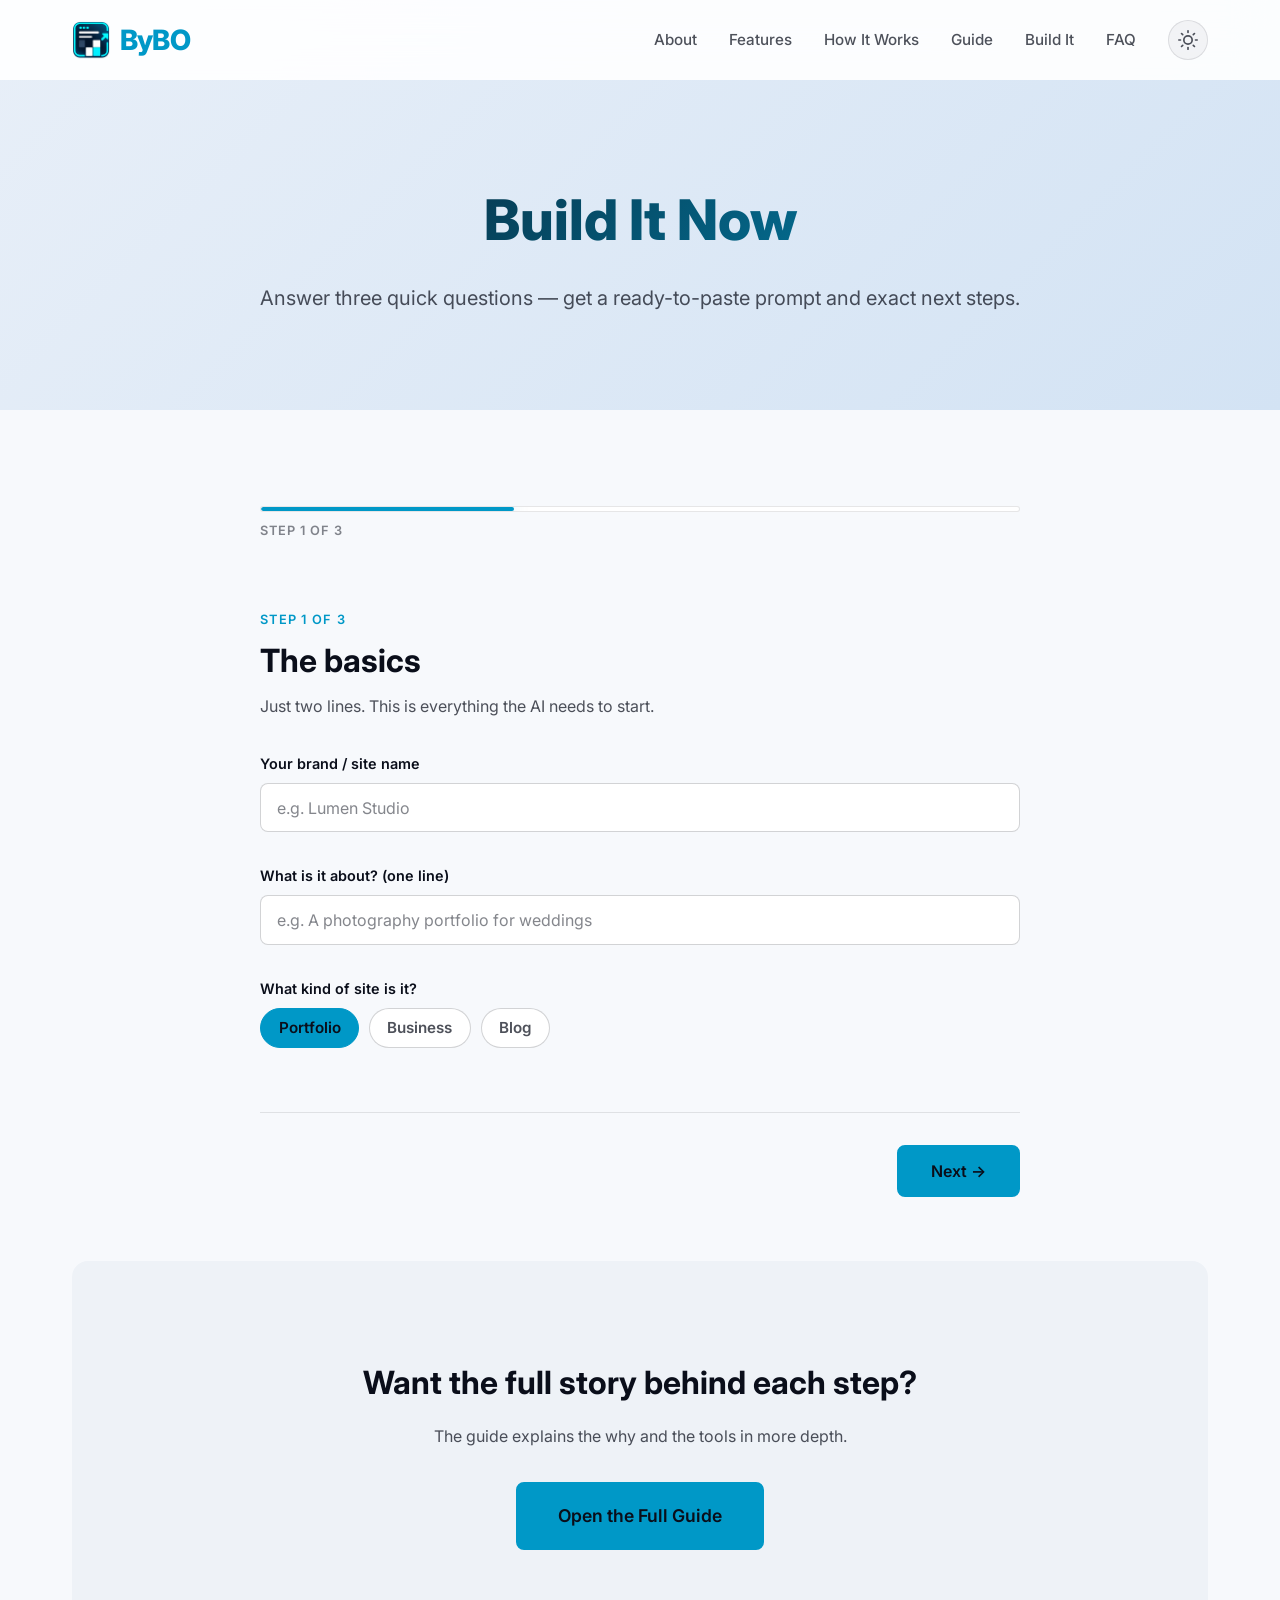
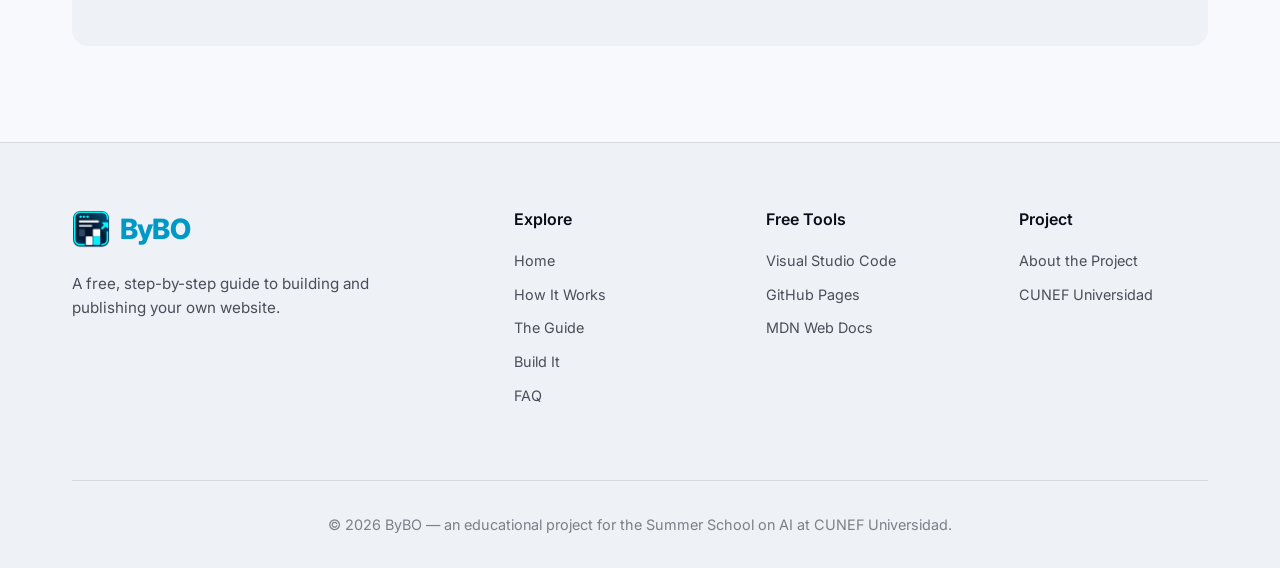
==== builder.html @ 1ec3b7c2 "ByBO Web page" ====
<!DOCTYPE html>
<html lang="en">
<head>
  <meta charset="UTF-8">
  <meta name="viewport" content="width=device-width, initial-scale=1.0">
  <script>(function(){try{var t=localStorage.getItem("theme");if(t!=="light"&&t!=="dark"){t=(window.matchMedia&&window.matchMedia("(prefers-color-scheme: light)").matches)?"light":"dark";}document.documentElement.setAttribute("data-theme",t);}catch(e){}})();</script>
  <title>Build It Now — ByBO</title>
  <meta name="description" content="Answer a few quick questions and ByBO hands you a ready-to-paste prompt and step-by-step instructions to launch your website.">
  <link rel="icon" type="image/png" href="resources/favicon.png">
  <link rel="preconnect" href="https://fonts.googleapis.com">
  <link rel="preconnect" href="https://fonts.gstatic.com" crossorigin>
  <link href="https://fonts.googleapis.com/css2?family=Inter:wght@300;400;500;600;700;800&display=swap" rel="stylesheet">
  <link rel="stylesheet" href="style.css">
</head>
<body>
  <!-- Navbar -->
  <nav class="navbar navbar-solid" id="navbar">
    <div class="nav-container">
      <a href="index.html" class="logo"><img src="resources/bybo_icon.png" alt=""><span>ByBO</span></a>
      <div class="nav-actions">
        <ul class="nav-links" id="navLinks">
          <li><a href="index.html#who-we-are">About</a></li>
          <li><a href="index.html#what-we-do">Features</a></li>
          <li><a href="index.html#how-it-works">How It Works</a></li>
          <li><a href="guide.html">Guide</a></li>
          <li><a href="builder.html">Build It</a></li>
          <li><a href="faq.html">FAQ</a></li>
        </ul>
        <button class="theme-toggle" id="themeToggle" type="button" aria-label="Switch between light and dark mode">
          <svg class="icon-moon" xmlns="http://www.w3.org/2000/svg" viewBox="0 0 24 24" fill="none" stroke="currentColor" stroke-width="2" stroke-linecap="round" stroke-linejoin="round"><path d="M21 12.79A9 9 0 1 1 11.21 3 7 7 0 0 0 21 12.79z"></path></svg>
          <svg class="icon-sun" xmlns="http://www.w3.org/2000/svg" viewBox="0 0 24 24" fill="none" stroke="currentColor" stroke-width="2" stroke-linecap="round" stroke-linejoin="round"><circle cx="12" cy="12" r="5"></circle><line x1="12" y1="1" x2="12" y2="3"></line><line x1="12" y1="21" x2="12" y2="23"></line><line x1="4.22" y1="4.22" x2="5.64" y2="5.64"></line><line x1="18.36" y1="18.36" x2="19.78" y2="19.78"></line><line x1="1" y1="12" x2="3" y2="12"></line><line x1="21" y1="12" x2="23" y2="12"></line><line x1="4.22" y1="19.78" x2="5.64" y2="18.36"></line><line x1="18.36" y1="5.64" x2="19.78" y2="4.22"></line></svg>
        </button>
        <button class="mobile-toggle" id="mobileToggle" aria-label="Toggle menu">
          <span></span>
          <span></span>
          <span></span>
        </button>
      </div>
    </div>
  </nav>

  <!-- Builder Hero -->
  <section class="guide-hero">
    <div class="container">
      <h1 class="guide-title">Build It Now</h1>
      <p class="guide-subtitle">Answer three quick questions — get a ready-to-paste prompt and exact next steps.</p>
    </div>
  </section>

  <!-- Wizard -->
  <section class="guide-content">
    <div class="container">
      <div class="wizard" id="wizard">

        <!-- Progress -->
        <div class="wizard-progress" role="presentation">
          <div class="wizard-progress-track"><div class="wizard-progress-fill" id="wizProgressFill"></div></div>
          <span class="wizard-progress-label" id="wizProgressLabel">Step 1 of 3</span>
        </div>

        <!-- Step 1: Basics -->
        <article class="wizard-panel active" data-step="0">
          <span class="step-eyebrow">Step 1 of 3</span>
          <h2 class="wizard-title">The basics</h2>
          <p class="wizard-lead">Just two lines. This is everything the AI needs to start.</p>

          <label class="field">
            <span class="field-label">Your brand / site name</span>
            <input type="text" id="fName" class="field-input" placeholder="e.g. Lumen Studio" autocomplete="off">
          </label>

          <label class="field">
            <span class="field-label">What is it about? (one line)</span>
            <input type="text" id="fAbout" class="field-input" placeholder="e.g. A photography portfolio for weddings" autocomplete="off">
          </label>

          <div class="field">
            <span class="field-label">What kind of site is it?</span>
            <div class="chip-group" id="fPurpose" role="radiogroup" aria-label="Type of site">
              <button type="button" class="chip active" data-value="portfolio" role="radio" aria-checked="true">Portfolio</button>
              <button type="button" class="chip" data-value="business" role="radio" aria-checked="false">Business</button>
              <button type="button" class="chip" data-value="blog" role="radio" aria-checked="false">Blog</button>
            </div>
          </div>

          <div class="wizard-nav">
            <span></span>
            <button class="btn btn-primary wizard-next" type="button">Next →</button>
          </div>
        </article>

        <!-- Step 2: Style -->
        <article class="wizard-panel" data-step="1">
          <span class="step-eyebrow">Step 2 of 3</span>
          <h2 class="wizard-title">Pick a style</h2>
          <p class="wizard-lead">Each style sets your colors, font and vibe — you don't need to choose them separately.</p>

          <div class="style-grid" id="fStyle" role="radiogroup" aria-label="Visual style">
            <button type="button" class="style-card active" data-value="modern" role="radio" aria-checked="true">
              <span class="style-swatch" style="--s1:#00d4ff;--s2:#0a0e1a"></span>
              <span class="style-name">Modern</span>
              <span class="style-desc">Clean, crisp, lots of whitespace</span>
            </button>
            <button type="button" class="style-card" data-value="bright" role="radio" aria-checked="false">
              <span class="style-swatch" style="--s1:#ff6a00;--s2:#1a0d00"></span>
              <span class="style-name">Bright</span>
              <span class="style-desc">Vivid, bold, high-energy gradients</span>
            </button>
            <button type="button" class="style-card" data-value="sportive" role="radio" aria-checked="false">
              <span class="style-swatch" style="--s1:#22c55e;--s2:#06140c"></span>
              <span class="style-name">Sportive</span>
              <span class="style-desc">Dynamic, angular, athletic</span>
            </button>
            <button type="button" class="style-card" data-value="elegant" role="radio" aria-checked="false">
              <span class="style-swatch" style="--s1:#7c3aed;--s2:#f7f4ff"></span>
              <span class="style-name">Elegant</span>
              <span class="style-desc">Refined, premium, serif touches</span>
            </button>
          </div>

          <div class="wizard-nav">
            <button class="btn btn-secondary wizard-back" type="button">← Back</button>
            <button class="btn btn-primary wizard-next" type="button">See my plan →</button>
          </div>
        </article>

        <!-- Step 3: Result -->
        <article class="wizard-panel" data-step="2">
          <span class="step-eyebrow">Step 3 of 3</span>
          <h2 class="wizard-title">Your plan is ready</h2>
          <p class="wizard-lead">Follow these steps in order. Everything below is filled in with your choices.</p>

          <div class="plan-summary" id="planSummary"></div>

          <!-- Action 1: Generate in Bolt -->
          <div class="result-block">
            <div class="result-head">
              <span class="result-step-num">1</span>
              <div>
                <h3 class="result-title">Generate your site in Bolt</h3>
                <p class="result-sub">Open Bolt, paste the prompt below, and press send. Wait for it to finish building.</p>
              </div>
            </div>
            <div class="tool-list">
              <a class="tool-link" href="https://bolt.new" target="_blank" rel="noopener"><span class="tool-name">Open Bolt</span><span class="tool-tag">bolt.new</span></a>
            </div>
            <div class="copybox">
              <div class="copybox-head">
                <span class="copybox-label">Your prompt</span>
                <button type="button" class="copy-btn" data-copy-target="promptText">Copy prompt</button>
              </div>
              <pre class="copybox-body"><code id="promptText"></code></pre>
            </div>
            <div class="step-tip">
              <span class="step-tip-label">Important — keep it static</span>
              <p>Bolt often defaults to React. The prompt above tells it <strong>not</strong> to. Your finished project should contain <code>index.html</code>, <code>style.css</code>, <code>script.js</code> and a <code>resources</code> folder — <strong>no</strong> <code>package.json</code> or <code>src/</code> folder. If you see those, reply in Bolt: <em>"Rebuild as plain static HTML, CSS and JS only — no React, no build step."</em></p>
            </div>
          </div>

          <!-- Action 2: Download from Bolt -->
          <div class="result-block">
            <div class="result-head">
              <span class="result-step-num">2</span>
              <div>
                <h3 class="result-title">Download the files from Bolt</h3>
                <p class="result-sub">Get the finished project onto your computer as a normal folder.</p>
              </div>
            </div>
            <ul class="step-substeps">
              <li>In Bolt, find the <strong>Download</strong> button (top-right of the editor) and click it — it saves a <code>.zip</code> file.</li>
              <li>Open your <strong>Downloads</strong> folder, right-click the <code>.zip</code> and choose <strong>Extract All</strong> (or double-click on Mac) to unzip it.</li>
              <li>Open the unzipped folder. You should see <code>index.html</code>, <code>style.css</code>, <code>script.js</code> and a <code>resources</code> folder.</li>
            </ul>
            <div class="step-tip">
              <span class="step-tip-label">Check before you upload</span>
              <p>Double-click <code>index.html</code> — your site should open in the browser straight away. If it does, it's a proper static site and you're ready for GitHub.</p>
            </div>
          </div>

          <!-- Action 3: Create repo + upload -->
          <div class="result-block">
            <div class="result-head">
              <span class="result-step-num">3</span>
              <div>
                <h3 class="result-title">Create a GitHub repo and upload the folder</h3>
                <p class="result-sub">Make a free repository, then drag your files straight in — no terminal needed.</p>
              </div>
            </div>
            <p class="result-sub" style="margin-bottom:.6rem">Suggested repository name:</p>
            <div class="inline-copy">
              <code id="repoName" class="inline-code"></code>
              <button type="button" class="copy-btn copy-btn-sm" data-copy-target="repoName">Copy name</button>
            </div>
            <ul class="step-substeps">
              <li>Go to <strong>github.com/new</strong>, paste the name above, keep it <strong>Public</strong>, and click <strong>Create repository</strong>.</li>
              <li>On the new repo page, click <strong>Add file → Upload files</strong>.</li>
              <li>Open your unzipped folder and <strong>select everything inside it</strong> — <code>index.html</code>, <code>style.css</code>, <code>script.js</code> and the <code>resources</code> folder — then drag them onto the GitHub page.</li>
              <li>Click <strong>Commit changes</strong>.</li>
            </ul>
            <div class="tool-list">
              <a class="tool-link" href="https://github.com/new" target="_blank" rel="noopener"><span class="tool-name">New repository</span><span class="tool-tag">github.com/new</span></a>
              <a class="tool-link" href="https://desktop.github.com" target="_blank" rel="noopener"><span class="tool-name">GitHub Desktop</span><span class="tool-tag">Drag-and-drop app</span></a>
            </div>
            <div class="step-tip">
              <span class="step-tip-label">Watch out</span>
              <p>Drag the files that are <strong>inside</strong> the folder, not the folder itself — <code>index.html</code> must sit at the top level of the repository, or your site won't open.</p>
            </div>
          </div>

          <!-- Action 4: Publish -->
          <div class="result-block">
            <div class="result-head">
              <span class="result-step-num">4</span>
              <div>
                <h3 class="result-title">Publish it for free</h3>
                <p class="result-sub">Turn the repo into a live website with GitHub Pages.</p>
              </div>
            </div>
            <ul class="step-substeps">
              <li>Open <strong>Settings → Pages</strong> in your repository.</li>
              <li>Set <strong>Source</strong> to "Deploy from a branch", pick <strong>main</strong> and <strong>/ (root)</strong>, then <strong>Save</strong>.</li>
            </ul>
            <label class="field field-tight">
              <span class="field-label">Your GitHub username (to preview your link)</span>
              <input type="text" id="fUser" class="field-input" placeholder="your-username" autocomplete="off">
            </label>
            <div class="inline-copy">
              <code id="liveUrl" class="inline-code"></code>
              <button type="button" class="copy-btn copy-btn-sm" data-copy-target="liveUrl">Copy URL</button>
            </div>
          </div>

          <!-- Action 5: Customize -->
          <div class="result-block">
            <div class="result-head">
              <span class="result-step-num">5</span>
              <div>
                <h3 class="result-title">Tweak it (optional)</h3>
                <p class="result-sub">Edit the text, images and colors any time in a free code editor.</p>
              </div>
            </div>
            <div class="tool-list">
              <a class="tool-link" href="https://code.visualstudio.com" target="_blank" rel="noopener"><span class="tool-name">VS Code</span><span class="tool-tag">Code editor</span></a>
              <a class="tool-link" href="https://www.cursor.com" target="_blank" rel="noopener"><span class="tool-name">Cursor</span><span class="tool-tag">AI code editor</span></a>
              <a class="tool-link" href="https://unsplash.com" target="_blank" rel="noopener"><span class="tool-name">Unsplash</span><span class="tool-tag">Free images</span></a>
            </div>
          </div>

          <div class="wizard-nav">
            <button class="btn btn-secondary wizard-back" type="button">← Back</button>
            <button class="btn btn-secondary wizard-restart" type="button">Start over</button>
          </div>
        </article>

      </div>

      <!-- CTA -->
      <div class="guide-cta fade-in">
        <h3>Want the full story behind each step?</h3>
        <p>The guide explains the why and the tools in more depth.</p>
        <a href="guide.html" class="btn btn-primary btn-large">Open the Full Guide</a>
      </div>
    </div>
  </section>

  <!-- Footer -->
  <footer class="footer">
    <div class="footer-container">
      <div class="footer-grid">
        <div class="footer-brand">
          <a href="index.html" class="logo"><img src="resources/bybo_icon.png" alt=""><span>ByBO</span></a>
          <p>A free, step-by-step guide to building and publishing your own website.</p>
        </div>
        <div class="footer-links">
          <h4>Explore</h4>
          <ul>
            <li><a href="index.html">Home</a></li>
            <li><a href="index.html#how-it-works">How It Works</a></li>
            <li><a href="guide.html">The Guide</a></li>
            <li><a href="builder.html">Build It</a></li>
            <li><a href="faq.html">FAQ</a></li>
          </ul>
        </div>
        <div class="footer-links">
          <h4>Free Tools</h4>
          <ul>
            <li><a href="https://code.visualstudio.com" target="_blank" rel="noopener">Visual Studio Code</a></li>
            <li><a href="https://pages.github.com" target="_blank" rel="noopener">GitHub Pages</a></li>
            <li><a href="https://developer.mozilla.org" target="_blank" rel="noopener">MDN Web Docs</a></li>
          </ul>
        </div>
        <div class="footer-links">
          <h4>Project</h4>
          <ul>
            <li><a href="index.html#project">About the Project</a></li>
            <li><a href="https://www.cunef.edu" target="_blank" rel="noopener">CUNEF Universidad</a></li>
          </ul>
        </div>
      </div>
      <div class="footer-bottom">
        <p>&copy; 2026 ByBO — an educational project for the Summer School on AI at CUNEF Universidad.</p>
      </div>
    </div>
  </footer>

  <script src="script.js"></script>
</body>
</html>
---- style.css ----
/* ========================================
   ByBO - Build Your Brand Online
   Theme Stylesheet (dark default + light mode)
   ======================================== */

/* CSS Variables — dark theme (default) */
:root {
  --color-bg-primary: #0a0e1a;
  --color-bg-secondary: #0f1525;
  --color-bg-card: #1a2236;

  --color-text-primary: #ffffff;
  --color-text-secondary: rgba(255, 255, 255, 0.7);
  --color-text-muted: rgba(255, 255, 255, 0.5);

  --color-accent: #00d4ff;
  --color-accent-dim: rgba(0, 212, 255, 0.15);
  --color-accent-glow: rgba(0, 212, 255, 0.4);

  /* Text that sits on top of the accent color (fixed in both themes) */
  --color-on-accent: #0a0e1a;

  /* Borders, subtle surface veils and themed backgrounds */
  --color-border: rgba(255, 255, 255, 0.08);
  --color-border-strong: rgba(255, 255, 255, 0.16);
  --color-veil: rgba(255, 255, 255, 0.05);
  --nav-bg: rgba(10, 14, 26, 0.95);
  --hero-grad: linear-gradient(135deg, #0a0e1a 0%, #1a1f3a 100%);

  --font-family: 'Inter', -apple-system, BlinkMacSystemFont, 'Segoe UI', Roboto, sans-serif;

  --nav-height: 80px;
  --container-max: 1200px;
  --spacing-sm: 1rem;
  --spacing-md: 2rem;
  --spacing-lg: 4rem;
  --spacing-xl: 6rem;

  --transition-fast: 0.2s ease;
  --transition-medium: 0.3s ease;

  --border-radius-md: 8px;
  --border-radius-lg: 16px;
}

/* Light theme — applied when <html data-theme="light"> */
[data-theme="light"] {
  --color-bg-primary: #f7f9fc;
  --color-bg-secondary: #eef2f7;
  --color-bg-card: #ffffff;

  --color-text-primary: #0a0e1a;
  --color-text-secondary: rgba(10, 14, 26, 0.72);
  --color-text-muted: rgba(10, 14, 26, 0.5);

  --color-accent: #0098c7;
  --color-accent-dim: rgba(0, 152, 199, 0.12);
  --color-accent-glow: rgba(0, 152, 199, 0.35);

  --color-border: rgba(10, 14, 26, 0.1);
  --color-border-strong: rgba(10, 14, 26, 0.18);
  --color-veil: rgba(10, 14, 26, 0.04);
  --nav-bg: rgba(255, 255, 255, 0.9);
  --hero-grad: linear-gradient(135deg, #e8eff8 0%, #d3e3f4 100%);
}

/* Reset & Base */
*, *::before, *::after {
  box-sizing: border-box;
  margin: 0;
  padding: 0;
}

html {
  scroll-behavior: smooth;
  font-size: 16px;
}

body {
  font-family: var(--font-family);
  background-color: var(--color-bg-primary);
  color: var(--color-text-primary);
  line-height: 1.6;
  overflow-x: hidden;
  transition: background-color var(--transition-medium), color var(--transition-medium);
}

a {
  color: inherit;
  text-decoration: none;
  transition: color var(--transition-fast);
}

ul {
  list-style: none;
}

/* Container */
.container {
  max-width: var(--container-max);
  margin: 0 auto;
  padding: 0 var(--spacing-md);
}

/* ========================================
   NAVBAR
   ======================================== */
.navbar {
  position: fixed;
  top: 0;
  left: 0;
  right: 0;
  height: var(--nav-height);
  z-index: 1000;
  transition: all var(--transition-medium);
  background-color: transparent;
}

.navbar.scrolled {
  background-color: var(--nav-bg);
  backdrop-filter: blur(20px);
  box-shadow: 0 4px 30px rgba(0, 0, 0, 0.3);
}

.navbar-solid {
  background-color: var(--nav-bg);
  backdrop-filter: blur(20px);
}

.nav-container {
  max-width: var(--container-max);
  margin: 0 auto;
  padding: 0 var(--spacing-md);
  height: 100%;
  display: flex;
  align-items: center;
  justify-content: space-between;
}

.logo {
  display: inline-flex;
  align-items: center;
  gap: 0.6rem;
  font-size: 1.75rem;
  font-weight: 800;
  color: var(--color-accent);
  letter-spacing: -0.02em;
  transition: all var(--transition-fast);
}

.logo img {
  height: 38px;
  width: auto;
  display: block;
}

.logo:hover {
  text-shadow: 0 0 20px var(--color-accent-glow);
}

.logo:hover img {
  filter: drop-shadow(0 0 12px var(--color-accent-glow));
}

.nav-links {
  display: flex;
  gap: var(--spacing-md);
}

.nav-links a {
  font-size: 0.95rem;
  font-weight: 500;
  color: var(--color-text-secondary);
  padding: 0.5rem 0;
  position: relative;
}

.nav-links a::after {
  content: '';
  position: absolute;
  bottom: 0;
  left: 0;
  width: 0;
  height: 2px;
  background: var(--color-accent);
  transition: width var(--transition-fast);
}

.nav-links a:hover {
  color: var(--color-text-primary);
}

.nav-links a:hover::after {
  width: 100%;
}

/* Mobile Toggle */
.mobile-toggle {
  display: none;
  flex-direction: column;
  gap: 5px;
  background: none;
  border: none;
  cursor: pointer;
  padding: 0.5rem;
}

.mobile-toggle span {
  display: block;
  width: 25px;
  height: 2px;
  background: var(--color-text-primary);
  transition: all var(--transition-fast);
}

/* Right-side navbar actions (links + theme toggle + hamburger) */
.nav-actions {
  display: flex;
  align-items: center;
  gap: var(--spacing-md);
}

/* Theme toggle button */
.theme-toggle {
  display: inline-flex;
  align-items: center;
  justify-content: center;
  flex-shrink: 0;
  width: 40px;
  height: 40px;
  border-radius: 50%;
  background: var(--color-veil);
  border: 1px solid var(--color-border);
  color: var(--color-text-secondary);
  cursor: pointer;
  transition: all var(--transition-fast);
}

.theme-toggle:hover {
  color: var(--color-accent);
  border-color: var(--color-accent);
  transform: rotate(15deg);
}

.theme-toggle svg {
  width: 20px;
  height: 20px;
  display: block;
}

/* Show the icon for what you'll switch TO: moon while dark, sun while light */
.theme-toggle .icon-sun { display: none; }
.theme-toggle .icon-moon { display: block; }
[data-theme="light"] .theme-toggle .icon-sun { display: block; }
[data-theme="light"] .theme-toggle .icon-moon { display: none; }

/* ========================================
   HERO SECTION
   ======================================== */
.hero {
  position: relative;
  min-height: 100vh;
  display: flex;
  align-items: center;
  justify-content: center;
  overflow: hidden;
}

.hero-background {
  position: absolute;
  inset: 0;
  background: var(--hero-grad);
  z-index: -2;
}

.hero-background::before {
  content: '';
  position: absolute;
  inset: 0;
  background:
    radial-gradient(ellipse at 20% 50%, rgba(0, 212, 255, 0.15) 0%, transparent 50%),
    radial-gradient(ellipse at 80% 20%, rgba(0, 150, 255, 0.1) 0%, transparent 40%),
    radial-gradient(ellipse at 60% 80%, rgba(0, 212, 255, 0.08) 0%, transparent 40%);
}

.hero-background::after {
  content: '';
  position: absolute;
  inset: 0;
  background:
    linear-gradient(90deg, transparent 0%, transparent 50%, rgba(0, 212, 255, 0.03) 50%),
    linear-gradient(0deg, transparent 0%, transparent 50%, rgba(0, 212, 255, 0.03) 50%);
  background-size: 60px 60px;
  opacity: 0.5;
}

.hero-content {
  text-align: center;
  padding: var(--spacing-md);
  z-index: 1;
}

.hero-logo {
  width: clamp(80px, 14vw, 120px);
  height: auto;
  display: block;
  margin: 0 auto var(--spacing-sm);
  filter: drop-shadow(0 0 30px var(--color-accent-dim));
  animation: fadeInUp 1s ease forwards;
}

.hero-title {
  font-size: clamp(2.5rem, 8vw, 5rem);
  font-weight: 800;
  line-height: 1.1;
  margin-bottom: var(--spacing-sm);
  background: linear-gradient(135deg, var(--color-text-primary) 0%, var(--color-accent) 100%);
  -webkit-background-clip: text;
  -webkit-text-fill-color: transparent;
  background-clip: text;
  animation: fadeInUp 1s ease forwards;
}

.hero-subtitle {
  font-size: clamp(1.1rem, 3vw, 1.5rem);
  color: var(--color-text-secondary);
  margin-bottom: var(--spacing-lg);
  font-weight: 400;
  animation: fadeInUp 1s ease 0.2s forwards;
  opacity: 0;
}

.hero-buttons {
  display: flex;
  gap: var(--spacing-sm);
  justify-content: center;
  flex-wrap: wrap;
  animation: fadeInUp 1s ease 0.4s forwards;
  opacity: 0;
}

/* Scroll Indicator */
.scroll-indicator {
  position: absolute;
  bottom: var(--spacing-lg);
  left: 50%;
  transform: translateX(-50%);
  animation: bounce 2s infinite;
}

.mouse {
  width: 24px;
  height: 40px;
  border: 2px solid var(--color-text-muted);
  border-radius: 12px;
  position: relative;
}

.wheel {
  width: 4px;
  height: 8px;
  background: var(--color-accent);
  border-radius: 2px;
  position: absolute;
  top: 8px;
  left: 50%;
  transform: translateX(-50%);
  animation: scroll-wheel 1.5s infinite;
}

/* ========================================
   BUTTONS
   ======================================== */
.btn {
  display: inline-flex;
  align-items: center;
  justify-content: center;
  padding: 0.875rem 2rem;
  font-size: 1rem;
  font-weight: 600;
  font-family: inherit;
  border-radius: var(--border-radius-md);
  cursor: pointer;
  transition: all var(--transition-fast);
  border: 2px solid transparent;
  text-decoration: none;
}

.btn-primary {
  background: var(--color-accent);
  color: var(--color-on-accent);
  border-color: var(--color-accent);
}

.btn-primary:hover {
  background: transparent;
  color: var(--color-accent);
  box-shadow: 0 0 20px var(--color-accent-glow);
}

.btn-secondary {
  background: transparent;
  color: var(--color-text-primary);
  border-color: var(--color-border-strong);
}

.btn-secondary:hover {
  border-color: var(--color-accent);
  color: var(--color-accent);
}

.btn-large {
  padding: 1.125rem 2.5rem;
  font-size: 1.1rem;
}

/* ========================================
   PARALLAX BACKGROUNDS
   ======================================== */
.parallax-bg {
  position: relative;
  height: 300px;
  background-attachment: fixed;
  background-position: center;
  background-repeat: no-repeat;
  background-size: cover;
  overflow: hidden;
}

.parallax-bg::before {
  content: '';
  position: absolute;
  inset: 0;
  background: linear-gradient(180deg, var(--color-bg-primary) 0%, transparent 30%, transparent 70%, var(--color-bg-primary) 100%);
}

.parallax-1 {
  background: linear-gradient(135deg, rgba(0, 212, 255, 0.1) 0%, transparent 100%);
}

.parallax-2 {
  background: radial-gradient(ellipse at center, rgba(0, 150, 255, 0.15) 0%, transparent 70%);
}

.parallax-3 {
  background: linear-gradient(45deg, rgba(0, 212, 255, 0.08) 0%, transparent 50%, rgba(0, 150, 255, 0.08) 100%);
}

/* ========================================
   SECTIONS
   ======================================== */
.section {
  padding: var(--spacing-xl) 0;
}

.section-dark {
  background: var(--color-bg-secondary);
}

.section-title {
  font-size: clamp(2rem, 5vw, 3rem);
  font-weight: 700;
  text-align: center;
  margin-bottom: var(--spacing-md);
}

.section-title::after {
  content: '';
  display: block;
  width: 60px;
  height: 3px;
  background: var(--color-accent);
  margin: var(--spacing-sm) auto 0;
  border-radius: 2px;
}

.section-subtitle {
  text-align: center;
  color: var(--color-text-secondary);
  margin-top: var(--spacing-sm);
  margin-bottom: var(--spacing-lg);
}

.section-content {
  max-width: 800px;
  margin: 0 auto;
  text-align: center;
}

.lead {
  font-size: 1.25rem;
  color: var(--color-text-secondary);
  margin-bottom: var(--spacing-md);
  line-height: 1.7;
}

/* ========================================
   STATS GRID
   ======================================== */
.stats-grid {
  display: grid;
  grid-template-columns: repeat(3, 1fr);
  gap: var(--spacing-md);
  margin-top: var(--spacing-lg);
}

.stat-item {
  text-align: center;
  padding: var(--spacing-md);
  background: var(--color-bg-card);
  border-radius: var(--border-radius-lg);
  border: 1px solid var(--color-border);
}

.stat-number {
  display: block;
  font-size: 2.5rem;
  font-weight: 800;
  color: var(--color-accent);
  margin-bottom: 0.25rem;
}

.stat-label {
  font-size: 0.9rem;
  color: var(--color-text-secondary);
  text-transform: uppercase;
  letter-spacing: 0.1em;
}

/* ========================================
   CARDS GRID
   ======================================== */
.cards-grid {
  display: grid;
  grid-template-columns: repeat(auto-fit, minmax(300px, 1fr));
  gap: var(--spacing-md);
  margin-top: var(--spacing-lg);
}

.card {
  background: var(--color-bg-card);
  padding: var(--spacing-lg);
  border-radius: var(--border-radius-lg);
  border: 1px solid var(--color-border);
  text-align: center;
  transition: all var(--transition-medium);
}

.card:hover {
  transform: translateY(-8px);
  border-color: var(--color-accent-dim);
  box-shadow: 0 20px 40px rgba(0, 0, 0, 0.3), 0 0 60px var(--color-accent-dim);
}

.card-icon {
  width: 80px;
  height: 80px;
  margin: 0 auto var(--spacing-md);
  display: flex;
  align-items: center;
  justify-content: center;
  background: var(--color-accent-dim);
  border-radius: var(--border-radius-lg);
  color: var(--color-accent);
}

.card-title {
  font-size: 1.25rem;
  font-weight: 600;
  margin-bottom: var(--spacing-sm);
}

.card-text {
  color: var(--color-text-secondary);
  font-size: 0.95rem;
  line-height: 1.6;
}

/* Cards that are whole-card links (Features) */
.card-link {
  display: flex;
  flex-direction: column;
  text-decoration: none;
  color: inherit;
}

.card-link .card-text {
  flex: 1;
}

.card-link:hover {
  text-decoration: none;
}

.card-cta {
  display: inline-block;
  margin-top: var(--spacing-md);
  font-weight: 600;
  color: var(--color-accent);
  transition: transform var(--transition-fast);
}

.card-link:hover .card-cta {
  transform: translateX(4px);
}

/* ========================================
   HOW IT WORKS
   ======================================== */
.how-it-works-content {
  text-align: center;
  max-width: 900px;
  margin: 0 auto;
}

.steps-preview {
  display: grid;
  grid-template-columns: repeat(3, 1fr);
  gap: var(--spacing-md);
  margin: var(--spacing-lg) 0;
}

.step-preview-item {
  padding: var(--spacing-md);
  background: var(--color-bg-card);
  border-radius: var(--border-radius-md);
  border: 1px solid var(--color-border);
  transition: all var(--transition-medium);
}

.step-preview-item:hover {
  border-color: var(--color-accent-dim);
}

.step-number {
  display: inline-block;
  font-size: 2rem;
  font-weight: 800;
  color: var(--color-accent);
  opacity: 0.7;
  margin-bottom: 0.5rem;
}

.step-preview-item h4 {
  font-size: 1.1rem;
  font-weight: 600;
  margin-bottom: 0.5rem;
}

.step-preview-item p {
  font-size: 0.9rem;
  color: var(--color-text-secondary);
}

/* ========================================
   SPONSORS
   ======================================== */
.sponsors-grid {
  display: grid;
  grid-template-columns: repeat(6, 1fr);
  gap: var(--spacing-md);
  align-items: center;
}

.sponsor-logo {
  padding: var(--spacing-md);
  background: var(--color-bg-card);
  border-radius: var(--border-radius-md);
  text-align: center;
  transition: all var(--transition-fast);
  border: 1px solid var(--color-border);
}

.sponsor-logo:hover {
  border-color: var(--color-accent-dim);
  transform: scale(1.05);
}

.sponsor-logo span {
  font-size: 0.9rem;
  font-weight: 600;
  color: var(--color-text-muted);
  text-transform: uppercase;
  letter-spacing: 0.05em;
}

/* Single sponsor with image logo */
.sponsors-single {
  display: flex;
  justify-content: center;
}

.sponsor-logo-img {
  display: flex;
  align-items: center;
  justify-content: center;
  background: #ffffff;
  padding: var(--spacing-md) var(--spacing-lg);
  max-width: 380px;
  width: 100%;
}

.sponsor-logo-img img {
  display: block;
  width: 100%;
  height: auto;
}

/* ========================================
   GUIDE PAGE
   ======================================== */
.guide-hero {
  padding: calc(var(--nav-height) + var(--spacing-xl)) var(--spacing-md) var(--spacing-xl);
  background: var(--hero-grad);
  text-align: center;
}

.guide-title {
  font-size: clamp(2rem, 5vw, 3.5rem);
  font-weight: 800;
  margin-bottom: var(--spacing-sm);
  background: linear-gradient(135deg, var(--color-text-primary) 0%, var(--color-accent) 100%);
  -webkit-background-clip: text;
  -webkit-text-fill-color: transparent;
  background-clip: text;
}

.guide-subtitle {
  font-size: 1.25rem;
  color: var(--color-text-secondary);
}

.guide-content {
  padding: var(--spacing-xl) 0;
}

/* ----------------------------------------
   Interactive Stepper (master-detail)
   ---------------------------------------- */
.stepper {
  display: grid;
  grid-template-columns: 300px 1fr;
  gap: var(--spacing-md);
  max-width: 1000px;
  margin: 0 auto;
  align-items: start;
}

/* Left rail */
.stepper-rail {
  position: sticky;
  top: calc(var(--nav-height) + var(--spacing-sm));
  display: flex;
  flex-direction: column;
  gap: 0.5rem;
}

.rail-item {
  display: flex;
  align-items: center;
  gap: 0.625rem;
  width: 100%;
  text-align: left;
  padding: 0.875rem 1rem;
  background: var(--color-bg-card);
  border: 1px solid var(--color-border);
  border-radius: var(--border-radius-md);
  color: var(--color-text-secondary);
  font-family: inherit;
  font-size: 0.95rem;
  font-weight: 500;
  cursor: pointer;
  transition: all var(--transition-fast);
}

.rail-icon {
  flex-shrink: 0;
  display: flex;
  align-items: center;
  color: var(--color-accent);
  opacity: 0.75;
}

.rail-item:hover .rail-icon,
.rail-item.active .rail-icon {
  opacity: 1;
}

.rail-item:hover {
  border-color: var(--color-accent-dim);
  color: var(--color-text-primary);
  transform: translateX(4px);
}

.rail-item.active {
  border-color: var(--color-accent);
  color: var(--color-text-primary);
  background: var(--color-accent-dim);
  box-shadow: 0 0 24px var(--color-accent-dim);
}

.rail-number {
  flex-shrink: 0;
  width: 30px;
  height: 30px;
  display: flex;
  align-items: center;
  justify-content: center;
  border-radius: 50%;
  background: var(--color-bg-secondary);
  border: 1px solid var(--color-accent);
  color: var(--color-accent);
  font-size: 0.85rem;
  font-weight: 700;
  transition: all var(--transition-fast);
}

.rail-item.active .rail-number {
  background: var(--color-accent);
  color: var(--color-on-accent);
}

/* Optional / future step — set apart from the numbered path */
.rail-divider {
  display: flex;
  align-items: center;
  gap: 0.6rem;
  margin: 1rem 0 0.5rem;
  color: var(--color-text-muted);
  font-size: 0.7rem;
  font-weight: 600;
  text-transform: uppercase;
  letter-spacing: 0.12em;
}

.rail-divider::before,
.rail-divider::after {
  content: '';
  flex: 1;
  height: 1px;
  background: var(--color-border-strong);
}

.rail-item-future {
  border-style: dashed;
  border-color: var(--color-border-strong);
  color: var(--color-text-muted);
}

.rail-item-future .rail-number {
  background: transparent;
  border-style: dashed;
  border-color: var(--color-text-muted);
  color: var(--color-text-muted);
}

.rail-item-future .rail-icon {
  color: var(--color-text-secondary);
}

.rail-item-future.active {
  background: var(--color-veil);
  border-color: var(--color-text-secondary);
  box-shadow: none;
}

/* Progress indicator */
.rail-progress {
  margin-top: var(--spacing-sm);
  padding: 0 0.25rem;
}

.rail-progress-track {
  height: 4px;
  border-radius: 2px;
  background: var(--color-bg-card);
  overflow: hidden;
}

.rail-progress-fill {
  height: 100%;
  width: 11.11%;
  border-radius: 2px;
  background: var(--color-accent);
  box-shadow: 0 0 10px var(--color-accent-glow);
  transition: width var(--transition-medium);
}

.rail-progress-label {
  display: block;
  margin-top: 0.5rem;
  font-size: 0.8rem;
  color: var(--color-text-muted);
  letter-spacing: 0.04em;
}

/* Right panels */
.stepper-panels {
  position: relative;
}

.step-panel {
  display: none;
  background: var(--color-bg-card);
  border: 1px solid var(--color-border);
  border-radius: var(--border-radius-lg);
  overflow: hidden;
}

.step-panel.active {
  display: block;
  animation: stepFadeIn var(--transition-medium) ease;
}

@keyframes stepFadeIn {
  from { opacity: 0; transform: translateY(12px); }
  to { opacity: 1; transform: translateY(0); }
}

.step-panel-header {
  display: flex;
  align-items: center;
  gap: var(--spacing-sm);
  width: 100%;
  text-align: left;
  padding: var(--spacing-md);
  background: none;
  border: none;
  color: inherit;
  font-family: inherit;
  cursor: pointer;
}

.step-panel-icon {
  flex-shrink: 0;
  width: 60px;
  height: 60px;
  display: flex;
  align-items: center;
  justify-content: center;
  background: var(--color-accent-dim);
  border-radius: var(--border-radius-md);
  color: var(--color-accent);
}

.step-panel-heading {
  display: flex;
  flex-direction: column;
  gap: 0.15rem;
}

.step-eyebrow {
  font-size: 0.8rem;
  font-weight: 600;
  text-transform: uppercase;
  letter-spacing: 0.1em;
  color: var(--color-accent);
}

/* Optional / future panel — visibly different from the core steps */
.step-panel.is-future {
  border-style: dashed;
  border-color: var(--color-border-strong);
}

.step-eyebrow-future {
  color: var(--color-text-muted);
}

.step-panel.is-future .step-panel-icon {
  background: var(--color-veil);
  color: var(--color-text-secondary);
}

.step-panel-title {
  font-size: 1.5rem;
  font-weight: 700;
  line-height: 1.2;
}

/* Chevron only matters in the mobile accordion */
.step-chevron {
  display: none;
  margin-left: auto;
  color: var(--color-text-muted);
  transition: transform var(--transition-fast);
}

.step-panel-body {
  padding: 0 var(--spacing-md) var(--spacing-md);
}

.step-description {
  color: var(--color-text-secondary);
  line-height: 1.7;
  margin-bottom: var(--spacing-sm);
}

.step-substeps {
  list-style: none;
  margin: 0 0 var(--spacing-md);
  padding: 0;
}

.step-substeps li {
  position: relative;
  padding-left: 1.75rem;
  margin-bottom: 0.625rem;
  color: var(--color-text-secondary);
  line-height: 1.6;
}

.step-substeps li::before {
  content: '';
  position: absolute;
  left: 0;
  top: 0.55em;
  width: 8px;
  height: 8px;
  border-radius: 50%;
  background: var(--color-accent);
  box-shadow: 0 0 8px var(--color-accent-glow);
}

/* Tip / code box */
.step-tip {
  background: var(--color-bg-secondary);
  border-left: 3px solid var(--color-accent);
  border-radius: var(--border-radius-md);
  padding: var(--spacing-sm);
  margin-bottom: var(--spacing-md);
}

.step-tip-label {
  display: inline-block;
  font-size: 0.75rem;
  font-weight: 700;
  text-transform: uppercase;
  letter-spacing: 0.1em;
  color: var(--color-accent);
  margin-bottom: 0.5rem;
}

.step-tip p {
  color: var(--color-text-secondary);
  font-size: 0.95rem;
  line-height: 1.6;
}

.step-code {
  margin: 0;
  overflow-x: auto;
}

.step-code code {
  display: block;
  font-family: 'SFMono-Regular', Consolas, 'Liberation Mono', Menlo, monospace;
  font-size: 0.875rem;
  line-height: 1.6;
  color: var(--color-text-primary);
  white-space: pre;
}

/* Inline code inside step text (not the code block) */
.step-substeps code,
.step-tip p code,
.step-description code {
  font-family: 'SFMono-Regular', Consolas, 'Liberation Mono', Menlo, monospace;
  font-size: 0.875em;
  padding: 0.1em 0.4em;
  border-radius: 4px;
  background: var(--color-bg-secondary);
  color: var(--color-accent);
}

/* Tools for this step */
.step-tools {
  margin-bottom: var(--spacing-md);
}

.step-tools-label {
  display: block;
  font-size: 0.75rem;
  font-weight: 700;
  text-transform: uppercase;
  letter-spacing: 0.1em;
  color: var(--color-text-muted);
  margin-bottom: 0.75rem;
}

.tool-list {
  display: flex;
  flex-wrap: wrap;
  gap: 0.625rem;
}

.tool-link {
  display: flex;
  flex-direction: column;
  gap: 0.15rem;
  padding: 0.625rem 0.875rem;
  background: var(--color-bg-secondary);
  border: 1px solid var(--color-border);
  border-radius: var(--border-radius-md);
  transition: all var(--transition-fast);
}

.tool-link:hover {
  border-color: var(--color-accent);
  transform: translateY(-2px);
  box-shadow: 0 6px 20px rgba(0, 0, 0, 0.25);
}

.tool-name {
  font-size: 0.95rem;
  font-weight: 600;
  color: var(--color-text-primary);
}

.tool-link:hover .tool-name {
  color: var(--color-accent);
}

.tool-tag {
  font-size: 0.72rem;
  font-weight: 500;
  text-transform: uppercase;
  letter-spacing: 0.05em;
  color: var(--color-accent);
  opacity: 0.85;
}

/* Step navigation buttons */
.step-nav {
  display: flex;
  justify-content: space-between;
  gap: var(--spacing-sm);
  padding-top: var(--spacing-sm);
  border-top: 1px solid var(--color-border);
}

.step-back,
.step-next {
  padding: 0.625rem 1.25rem;
  font-family: inherit;
  font-size: 0.95rem;
  font-weight: 600;
  border-radius: var(--border-radius-md);
  cursor: pointer;
  transition: all var(--transition-fast);
  border: 1px solid transparent;
}

.step-back {
  background: transparent;
  border-color: var(--color-border-strong);
  color: var(--color-text-secondary);
}

.step-back:hover:not(:disabled) {
  border-color: var(--color-accent);
  color: var(--color-accent);
}

.step-back:disabled {
  opacity: 0.35;
  cursor: not-allowed;
}

.step-next {
  background: var(--color-accent);
  color: var(--color-on-accent);
  border-color: var(--color-accent);
  text-decoration: none;
}

.step-next:hover {
  background: transparent;
  color: var(--color-accent);
  box-shadow: 0 0 20px var(--color-accent-glow);
}

/* Guide CTA */
.guide-cta {
  text-align: center;
  padding: var(--spacing-xl);
  background: var(--color-bg-secondary);
  border-radius: var(--border-radius-lg);
  margin-top: var(--spacing-lg);
}

.guide-cta h3 {
  font-size: 2rem;
  margin-bottom: var(--spacing-sm);
}

.guide-cta p {
  color: var(--color-text-secondary);
  margin-bottom: var(--spacing-md);
}

/* ========================================
   INTERACTIVE BUILDER (wizard)
   ======================================== */
.wizard {
  max-width: 760px;
  margin: 0 auto;
}

/* Progress bar */
.wizard-progress {
  margin-bottom: var(--spacing-lg);
}

.wizard-progress-track {
  height: 6px;
  border-radius: 999px;
  background: var(--color-bg-card);
  border: 1px solid var(--color-border);
  overflow: hidden;
}

.wizard-progress-fill {
  height: 100%;
  width: 33.33%;
  background: var(--color-accent);
  box-shadow: 0 0 16px var(--color-accent-glow);
  border-radius: 999px;
  transition: width var(--transition-medium);
}

.wizard-progress-label {
  display: block;
  margin-top: 0.6rem;
  font-size: 0.8rem;
  font-weight: 600;
  letter-spacing: 0.08em;
  text-transform: uppercase;
  color: var(--color-text-muted);
}

/* Panels */
.wizard-panel {
  display: none;
  animation: wizardFade var(--transition-medium) ease both;
}

.wizard-panel.active {
  display: block;
}

@keyframes wizardFade {
  from { opacity: 0; transform: translateY(8px); }
  to   { opacity: 1; transform: translateY(0); }
}

.wizard-title {
  font-size: clamp(1.5rem, 4vw, 2rem);
  font-weight: 700;
  margin: 0.25rem 0 0.5rem;
}

.wizard-lead {
  color: var(--color-text-secondary);
  line-height: 1.6;
  margin-bottom: var(--spacing-md);
}

/* Form fields */
.field {
  display: block;
  margin-bottom: var(--spacing-md);
}

.field-tight {
  margin-bottom: var(--spacing-sm);
}

.field-label {
  display: block;
  font-size: 0.9rem;
  font-weight: 600;
  color: var(--color-text-primary);
  margin-bottom: 0.5rem;
}

.field-input {
  width: 100%;
  padding: 0.85rem 1rem;
  font-family: inherit;
  font-size: 1rem;
  color: var(--color-text-primary);
  background: var(--color-bg-card);
  border: 1px solid var(--color-border-strong);
  border-radius: var(--border-radius-md);
  transition: all var(--transition-fast);
}

.field-input::placeholder {
  color: var(--color-text-muted);
}

.field-input:focus {
  outline: none;
  border-color: var(--color-accent);
  box-shadow: 0 0 0 3px var(--color-accent-dim);
}

/* Chips (single choice) */
.chip-group {
  display: flex;
  flex-wrap: wrap;
  gap: 0.6rem;
}

.chip {
  padding: 0.6rem 1.1rem;
  font-family: inherit;
  font-size: 0.95rem;
  font-weight: 600;
  color: var(--color-text-secondary);
  background: var(--color-bg-card);
  border: 1px solid var(--color-border-strong);
  border-radius: 999px;
  cursor: pointer;
  transition: all var(--transition-fast);
}

.chip:hover {
  border-color: var(--color-accent);
  color: var(--color-text-primary);
}

.chip.active {
  background: var(--color-accent);
  border-color: var(--color-accent);
  color: var(--color-on-accent);
}

/* Style cards (single choice) */
.style-grid {
  display: grid;
  grid-template-columns: repeat(2, 1fr);
  gap: var(--spacing-sm);
}

.style-card {
  display: flex;
  flex-direction: column;
  align-items: flex-start;
  gap: 0.35rem;
  text-align: left;
  padding: var(--spacing-sm);
  background: var(--color-bg-card);
  border: 1px solid var(--color-border-strong);
  border-radius: var(--border-radius-md);
  cursor: pointer;
  transition: all var(--transition-fast);
}

.style-card:hover {
  border-color: var(--color-accent);
  transform: translateY(-2px);
}

.style-card.active {
  border-color: var(--color-accent);
  background: var(--color-accent-dim);
  box-shadow: 0 0 24px var(--color-accent-dim);
}

.style-swatch {
  width: 100%;
  height: 40px;
  border-radius: 6px;
  background: linear-gradient(120deg, var(--s1) 0%, var(--s1) 45%, var(--s2) 45%, var(--s2) 100%);
  border: 1px solid var(--color-border);
}

.style-name {
  font-size: 1.05rem;
  font-weight: 700;
  color: var(--color-text-primary);
}

.style-desc {
  font-size: 0.85rem;
  color: var(--color-text-secondary);
  line-height: 1.4;
}

/* Wizard nav */
.wizard-nav {
  display: flex;
  justify-content: space-between;
  align-items: center;
  gap: var(--spacing-sm);
  margin-top: var(--spacing-lg);
  padding-top: var(--spacing-md);
  border-top: 1px solid var(--color-border);
}

/* Result step */
.plan-summary {
  display: flex;
  flex-wrap: wrap;
  gap: 0.5rem;
  margin-bottom: var(--spacing-md);
}

.plan-pill {
  font-size: 0.85rem;
  font-weight: 600;
  padding: 0.4rem 0.85rem;
  border-radius: 999px;
  background: var(--color-bg-secondary);
  border: 1px solid var(--color-border);
  color: var(--color-text-secondary);
}

.plan-pill strong {
  color: var(--color-accent);
}

.result-block {
  background: var(--color-bg-card);
  border: 1px solid var(--color-border);
  border-radius: var(--border-radius-lg);
  padding: var(--spacing-md);
  margin-bottom: var(--spacing-sm);
}

.result-head {
  display: flex;
  align-items: flex-start;
  gap: 0.85rem;
  margin-bottom: var(--spacing-sm);
}

.result-step-num {
  flex-shrink: 0;
  width: 34px;
  height: 34px;
  display: flex;
  align-items: center;
  justify-content: center;
  border-radius: 50%;
  background: var(--color-accent);
  color: var(--color-on-accent);
  font-weight: 700;
}

.result-title {
  font-size: 1.2rem;
  font-weight: 700;
  margin: 0.1rem 0 0.2rem;
}

.result-sub {
  color: var(--color-text-secondary);
  font-size: 0.95rem;
  line-height: 1.5;
}

/* Copy box (prompt) */
.copybox {
  margin-top: var(--spacing-sm);
  background: var(--color-bg-secondary);
  border: 1px solid var(--color-border-strong);
  border-radius: var(--border-radius-md);
  overflow: hidden;
}

.copybox-head {
  display: flex;
  align-items: center;
  justify-content: space-between;
  padding: 0.6rem 0.9rem;
  border-bottom: 1px solid var(--color-border);
}

.copybox-label {
  font-size: 0.75rem;
  font-weight: 700;
  letter-spacing: 0.1em;
  text-transform: uppercase;
  color: var(--color-accent);
}

.copybox-body {
  margin: 0;
  padding: var(--spacing-sm);
  max-height: 320px;
  overflow: auto;
}

.copybox-body code {
  font-family: 'SFMono-Regular', Consolas, 'Liberation Mono', Menlo, monospace;
  font-size: 0.85rem;
  line-height: 1.6;
  color: var(--color-text-primary);
  white-space: pre-wrap;
  word-break: break-word;
}

.copy-btn {
  padding: 0.45rem 0.9rem;
  font-family: inherit;
  font-size: 0.85rem;
  font-weight: 600;
  color: var(--color-accent);
  background: transparent;
  border: 1px solid var(--color-accent);
  border-radius: var(--border-radius-md);
  cursor: pointer;
  transition: all var(--transition-fast);
  white-space: nowrap;
}

.copy-btn:hover {
  background: var(--color-accent);
  color: var(--color-on-accent);
}

.copy-btn.copied {
  background: var(--color-accent);
  color: var(--color-on-accent);
}

.copy-btn-sm {
  padding: 0.35rem 0.7rem;
  font-size: 0.8rem;
}

.inline-copy {
  display: flex;
  align-items: center;
  gap: 0.6rem;
  flex-wrap: wrap;
  margin-bottom: var(--spacing-sm);
}

.inline-code {
  flex: 1;
  min-width: 0;
  font-family: 'SFMono-Regular', Consolas, 'Liberation Mono', Menlo, monospace;
  font-size: 0.95rem;
  color: var(--color-accent);
  background: var(--color-bg-secondary);
  border: 1px solid var(--color-border);
  border-radius: var(--border-radius-md);
  padding: 0.6rem 0.85rem;
  overflow-x: auto;
  white-space: nowrap;
}

/* ========================================
   FAQ PAGE
   ======================================== */
.faq {
  max-width: 800px;
  margin: 0 auto;
  display: flex;
  flex-direction: column;
  gap: var(--spacing-sm);
}

.faq-item {
  background: var(--color-bg-card);
  border: 1px solid var(--color-border);
  border-left: 3px solid var(--color-accent);
  border-radius: var(--border-radius-md);
  padding: var(--spacing-md);
  transition: all var(--transition-medium);
}

.faq-item:hover {
  border-color: var(--color-accent-dim);
  border-left-color: var(--color-accent);
  box-shadow: 0 10px 40px rgba(0, 0, 0, 0.2);
}

.faq-question {
  font-size: 1.2rem;
  font-weight: 600;
  margin-bottom: 0.5rem;
}

.faq-answer {
  color: var(--color-text-secondary);
  line-height: 1.7;
}

/* ========================================
   FOOTER
   ======================================== */
.footer {
  background: var(--color-bg-secondary);
  border-top: 1px solid var(--color-border);
  padding: var(--spacing-lg) 0 var(--spacing-md);
}

.footer-container {
  max-width: var(--container-max);
  margin: 0 auto;
  padding: 0 var(--spacing-md);
}

.footer-grid {
  display: grid;
  grid-template-columns: 2fr 1fr 1fr 1fr;
  gap: var(--spacing-lg);
  margin-bottom: var(--spacing-lg);
}

.footer-brand p {
  color: var(--color-text-secondary);
  font-size: 0.95rem;
  margin-top: var(--spacing-sm);
  max-width: 300px;
}

.footer-links h4 {
  font-size: 1rem;
  font-weight: 600;
  margin-bottom: var(--spacing-sm);
}

.footer-links ul li {
  margin-bottom: 0.5rem;
}

.footer-links a {
  color: var(--color-text-secondary);
  font-size: 0.9rem;
}

.footer-links a:hover {
  color: var(--color-accent);
}

.footer-bottom {
  text-align: center;
  padding-top: var(--spacing-md);
  border-top: 1px solid var(--color-border);
}

.footer-bottom p {
  color: var(--color-text-muted);
  font-size: 0.9rem;
}

/* ========================================
   ANIMATIONS
   ======================================== */
@keyframes fadeInUp {
  from {
    opacity: 0;
    transform: translateY(30px);
  }
  to {
    opacity: 1;
    transform: translateY(0);
  }
}

@keyframes bounce {
  0%, 20%, 50%, 80%, 100% {
    transform: translateX(-50%) translateY(0);
  }
  40% {
    transform: translateX(-50%) translateY(-10px);
  }
  60% {
    transform: translateX(-50%) translateY(-5px);
  }
}

@keyframes scroll-wheel {
  0% {
    opacity: 1;
    transform: translateX(-50%) translateY(0);
  }
  100% {
    opacity: 0;
    transform: translateX(-50%) translateY(10px);
  }
}

.fade-in {
  opacity: 0;
  transform: translateY(30px);
  transition: opacity 0.6s ease, transform 0.6s ease;
}

.fade-in.visible {
  opacity: 1;
  transform: translateY(0);
}

/* ========================================
   RESPONSIVE DESIGN
   ======================================== */
@media (max-width: 1024px) {
  .cards-grid,
  .steps-preview {
    grid-template-columns: repeat(2, 1fr);
  }

  .sponsors-grid {
    grid-template-columns: repeat(3, 1fr);
  }

  .footer-grid {
    grid-template-columns: repeat(2, 1fr);
  }
}

@media (max-width: 768px) {
  :root {
    --spacing-lg: 3rem;
    --spacing-xl: 4rem;
  }

  .style-grid {
    grid-template-columns: 1fr;
  }

  .mobile-toggle {
    display: flex;
  }

  .nav-links {
    position: fixed;
    top: var(--nav-height);
    left: 0;
    right: 0;
    background: var(--nav-bg);
    flex-direction: column;
    align-items: center;
    padding: var(--spacing-md);
    gap: var(--spacing-sm);
    transform: translateY(-100%);
    opacity: 0;
    visibility: hidden;
    transition: all var(--transition-medium);
  }

  .nav-links.active {
    transform: translateY(0);
    opacity: 1;
    visibility: visible;
  }

  .stats-grid,
  .cards-grid,
  .steps-preview {
    grid-template-columns: 1fr;
  }

  .sponsors-grid {
    grid-template-columns: repeat(2, 1fr);
  }

  .footer-grid {
    grid-template-columns: 1fr;
    text-align: center;
  }

  .footer-brand p {
    max-width: none;
  }

  /* Stepper collapses to an accordion */
  .stepper {
    grid-template-columns: 1fr;
  }

  .stepper-rail {
    display: none;
  }

  .stepper-panels {
    display: flex;
    flex-direction: column;
    gap: 0.75rem;
  }

  /* Every panel is visible as an accordion card; only the body collapses */
  .step-panel {
    display: block;
  }

  .step-panel:not(.active) .step-panel-body {
    display: none;
  }

  .step-panel .step-eyebrow {
    display: none;
  }

  .step-panel-icon {
    width: 44px;
    height: 44px;
  }

  .step-panel-icon svg {
    width: 24px;
    height: 24px;
  }

  .step-panel-title {
    font-size: 1.15rem;
  }

  .step-chevron {
    display: flex;
  }

  .step-panel.active .step-chevron {
    transform: rotate(180deg);
    color: var(--color-accent);
  }

  .parallax-bg {
    background-attachment: scroll;
    height: 200px;
  }
}

@media (max-width: 480px) {
  .hero-buttons {
    flex-direction: column;
  }

  .btn {
    width: 100%;
  }

  .sponsors-grid {
    grid-template-columns: 1fr;
  }
}
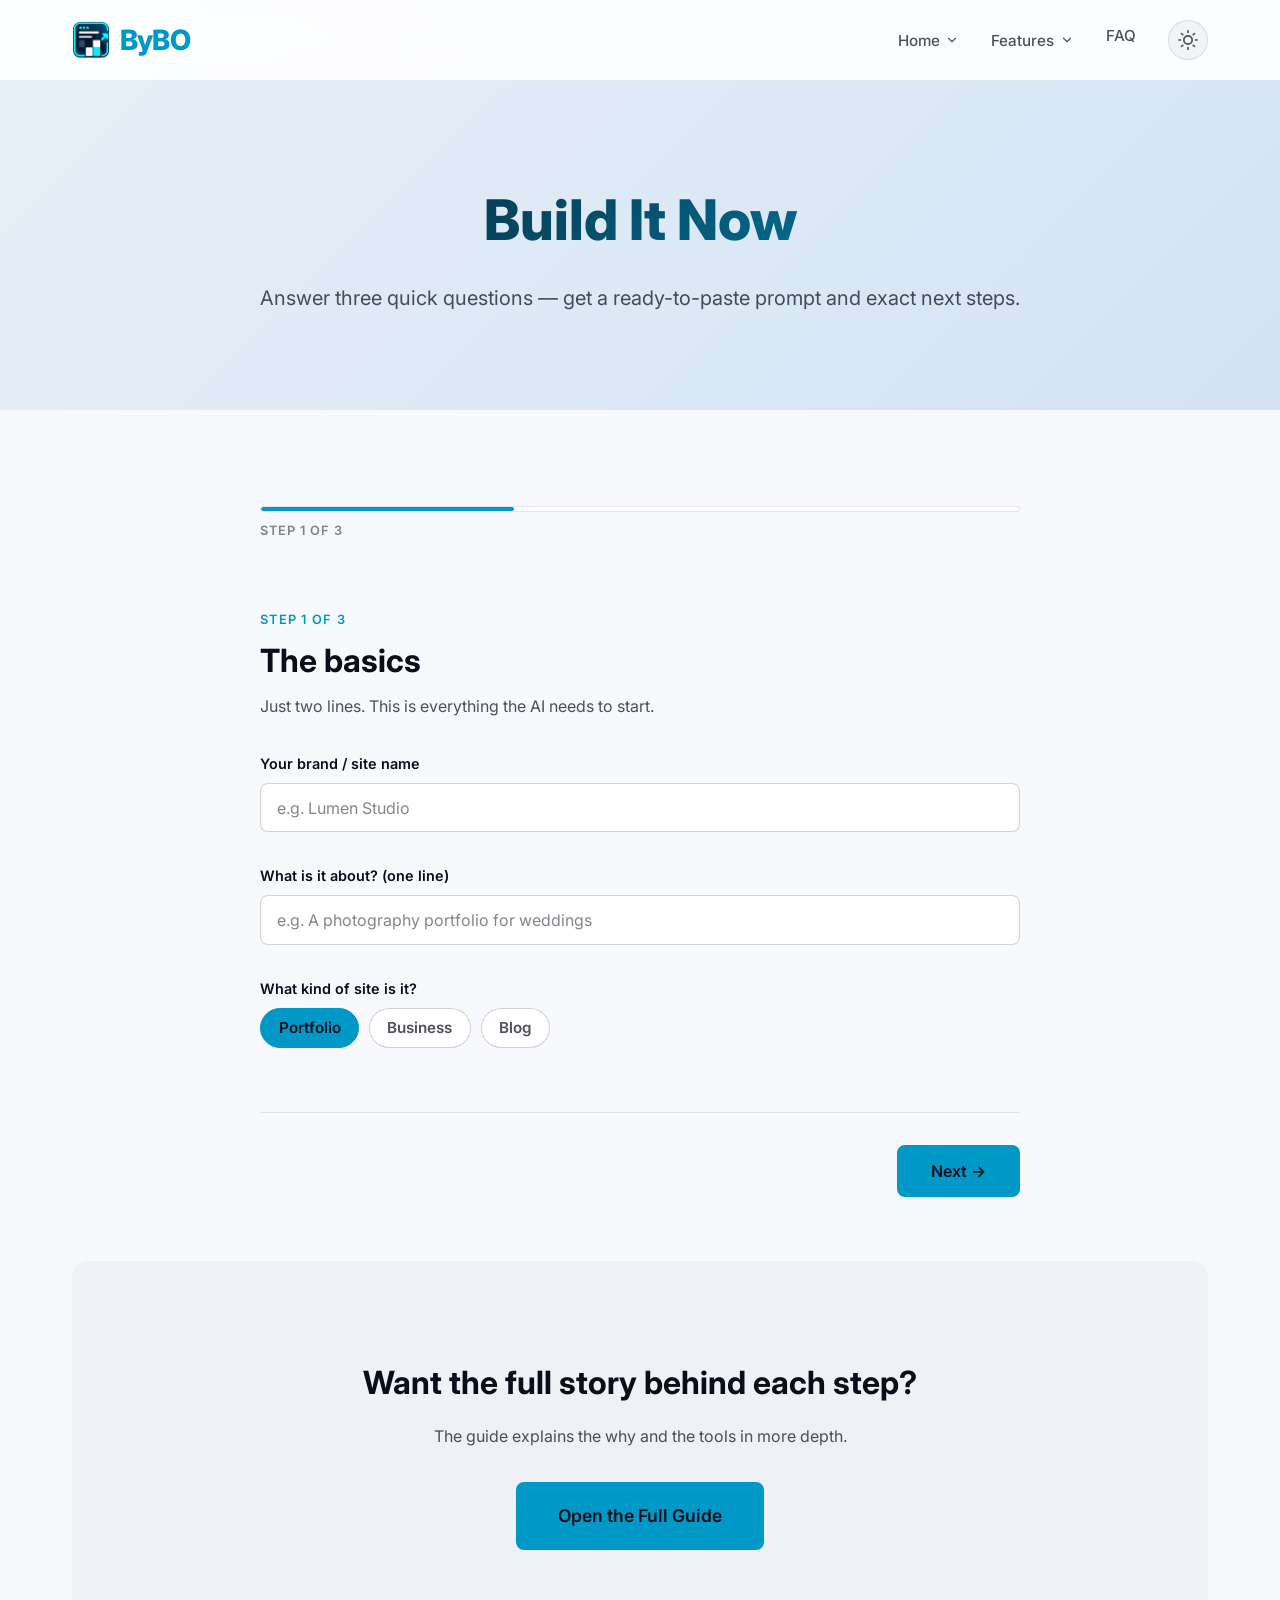
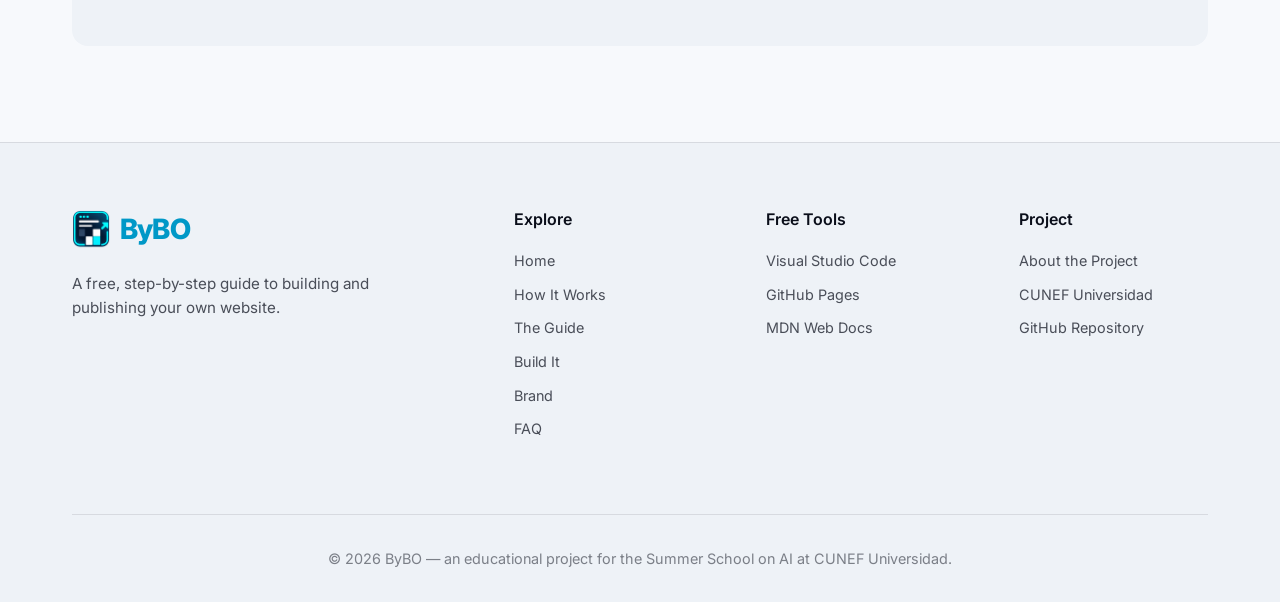
==== commit 8c8fd537: "Final version of web page" ====
--- a/builder.html
+++ b/builder.html
@@ -19,11 +19,29 @@
       <a href="index.html" class="logo"><img src="resources/bybo_icon.png" alt=""><span>ByBO</span></a>
       <div class="nav-actions">
         <ul class="nav-links" id="navLinks">
-          <li><a href="index.html#who-we-are">About</a></li>
-          <li><a href="index.html#what-we-do">Features</a></li>
-          <li><a href="index.html#how-it-works">How It Works</a></li>
-          <li><a href="guide.html">Guide</a></li>
-          <li><a href="builder.html">Build It</a></li>
+          <li class="nav-dropdown">
+            <button type="button" class="nav-dropdown-toggle" aria-haspopup="true" aria-expanded="false">
+              Home
+              <svg class="nav-chevron" xmlns="http://www.w3.org/2000/svg" viewBox="0 0 24 24" fill="none" stroke="currentColor" stroke-width="2" stroke-linecap="round" stroke-linejoin="round"><polyline points="6 9 12 15 18 9"></polyline></svg>
+            </button>
+            <ul class="nav-dropdown-menu">
+              <li><a href="index.html">Home</a></li>
+              <li><a href="index.html#who-we-are">About</a></li>
+              <li><a href="index.html#what-we-do">Features</a></li>
+              <li><a href="index.html#how-it-works">How It Works</a></li>
+            </ul>
+          </li>
+          <li class="nav-dropdown">
+            <button type="button" class="nav-dropdown-toggle" aria-haspopup="true" aria-expanded="false">
+              Features
+              <svg class="nav-chevron" xmlns="http://www.w3.org/2000/svg" viewBox="0 0 24 24" fill="none" stroke="currentColor" stroke-width="2" stroke-linecap="round" stroke-linejoin="round"><polyline points="6 9 12 15 18 9"></polyline></svg>
+            </button>
+            <ul class="nav-dropdown-menu">
+              <li><a href="guide.html">Guide</a></li>
+              <li><a href="builder.html">Build It</a></li>
+              <li><a href="brand.html">Brand</a></li>
+            </ul>
+          </li>
           <li><a href="faq.html">FAQ</a></li>
         </ul>
         <button class="theme-toggle" id="themeToggle" type="button" aria-label="Switch between light and dark mode">
@@ -278,6 +296,7 @@
             <li><a href="index.html#how-it-works">How It Works</a></li>
             <li><a href="guide.html">The Guide</a></li>
             <li><a href="builder.html">Build It</a></li>
+            <li><a href="brand.html">Brand</a></li>
             <li><a href="faq.html">FAQ</a></li>
           </ul>
         </div>
@@ -294,6 +313,7 @@
           <ul>
             <li><a href="index.html#project">About the Project</a></li>
             <li><a href="https://www.cunef.edu" target="_blank" rel="noopener">CUNEF Universidad</a></li>
+            <li><a href="https://github.com/jparisu/ByBO" target="_blank" rel="noopener">GitHub Repository</a></li>
           </ul>
         </div>
       </div>
--- a/style.css
+++ b/style.css
@@ -192,6 +192,92 @@
 
 .nav-links a:hover::after {
   width: 100%;
+}
+
+/* Dropdown menus (Home / Features) */
+.nav-dropdown {
+  position: relative;
+}
+
+.nav-dropdown-toggle {
+  display: inline-flex;
+  align-items: center;
+  gap: 0.35rem;
+  font-family: inherit;
+  font-size: 0.95rem;
+  font-weight: 500;
+  color: var(--color-text-secondary);
+  background: none;
+  border: none;
+  padding: 0.5rem 0;
+  cursor: pointer;
+  transition: color var(--transition-fast);
+}
+
+.nav-dropdown-toggle:hover,
+.nav-dropdown:hover .nav-dropdown-toggle,
+.nav-dropdown.open .nav-dropdown-toggle {
+  color: var(--color-text-primary);
+}
+
+.nav-chevron {
+  width: 14px;
+  height: 14px;
+  transition: transform var(--transition-fast);
+}
+
+.nav-dropdown:hover .nav-chevron,
+.nav-dropdown.open .nav-chevron {
+  transform: rotate(180deg);
+}
+
+.nav-dropdown-menu {
+  position: absolute;
+  top: calc(100% + 0.5rem);
+  left: 0;
+  min-width: 190px;
+  display: flex;
+  flex-direction: column;
+  gap: 0.15rem;
+  padding: 0.5rem;
+  background: var(--nav-bg);
+  backdrop-filter: blur(20px);
+  border: 1px solid var(--color-border);
+  border-radius: 12px;
+  box-shadow: 0 12px 30px rgba(0, 0, 0, 0.3);
+  opacity: 0;
+  visibility: hidden;
+  transform: translateY(-8px);
+  transition: all var(--transition-fast);
+  z-index: 1001;
+}
+
+.nav-dropdown:hover .nav-dropdown-menu,
+.nav-dropdown:focus-within .nav-dropdown-menu,
+.nav-dropdown.open .nav-dropdown-menu {
+  opacity: 1;
+  visibility: visible;
+  transform: translateY(0);
+}
+
+.nav-dropdown-menu a {
+  display: block;
+  padding: 0.55rem 0.75rem;
+  border-radius: 8px;
+  font-size: 0.9rem;
+  font-weight: 500;
+  color: var(--color-text-secondary);
+  white-space: nowrap;
+  transition: color var(--transition-fast), background var(--transition-fast);
+}
+
+.nav-dropdown-menu a::after {
+  display: none;
+}
+
+.nav-dropdown-menu a:hover {
+  color: var(--color-text-primary);
+  background: var(--color-veil);
 }
 
 /* Mobile Toggle */
@@ -1555,6 +1641,197 @@
 }
 
 /* ========================================
+   BRAND PAGE (anatomy grid)
+   ======================================== */
+.brand-grid {
+  display: flex;
+  flex-wrap: wrap;
+  justify-content: center;
+  gap: var(--spacing-md);
+}
+
+.brand-tile {
+  position: relative;
+  flex: 0 1 280px;
+  max-width: 280px;
+  aspect-ratio: 1 / 1;
+  background: var(--color-bg-card);
+  border: 1px solid var(--color-border);
+  border-radius: var(--border-radius-lg);
+  overflow: hidden;
+  cursor: pointer;
+  transition: transform var(--transition-medium), box-shadow var(--transition-medium), border-color var(--transition-medium);
+}
+
+.brand-tile:hover,
+.brand-tile:focus-within {
+  transform: scale(1.08);
+  z-index: 5;
+  border-color: var(--color-accent);
+  box-shadow: 0 24px 60px rgba(0, 0, 0, 0.45), 0 0 60px var(--color-accent-dim);
+  outline: none;
+}
+
+/* Front face (always visible) */
+.brand-face {
+  position: absolute;
+  inset: 0;
+  display: flex;
+  flex-direction: column;
+  transition: opacity var(--transition-fast);
+}
+
+.brand-tile:hover .brand-face,
+.brand-tile:focus-within .brand-face {
+  opacity: 0;
+}
+
+/* Top band: number + title, divided from the content below */
+.brand-head {
+  display: flex;
+  flex-direction: column;
+  align-items: center;
+  gap: 0.2rem;
+  padding: var(--spacing-sm) var(--spacing-sm) 0.9rem;
+  border-bottom: 1px solid var(--color-border);
+  text-align: center;
+}
+
+/* Content area below the divider */
+.brand-body {
+  flex: 1;
+  display: flex;
+  flex-direction: column;
+  align-items: center;
+  justify-content: center;
+  gap: 0.6rem;
+  padding: var(--spacing-md) var(--spacing-sm);
+  text-align: center;
+}
+
+.brand-eyebrow {
+  font-size: 0.85rem;
+  font-weight: 700;
+  letter-spacing: 0.15em;
+  color: var(--color-accent);
+}
+
+.brand-name {
+  font-size: 1.25rem;
+  font-weight: 700;
+  line-height: 1.2;
+}
+
+.brand-info {
+  font-size: 1.1rem;
+  font-weight: 600;
+  color: var(--color-text-primary);
+  line-height: 1.4;
+}
+
+.brand-info-sub {
+  font-size: 0.9rem;
+  font-weight: 400;
+  color: var(--color-text-secondary);
+}
+
+.brand-swatches {
+  display: flex;
+  gap: 0.4rem;
+}
+
+.brand-swatch {
+  width: 34px;
+  height: 34px;
+  border-radius: 50%;
+  border: 1px solid var(--color-border-strong);
+}
+
+.brand-logo {
+  width: 88px;
+  height: 88px;
+  object-fit: contain;
+}
+
+/* Mini layout mockup (Style & Layout tile) */
+.layout-mock {
+  width: 100%;
+  max-width: 170px;
+  aspect-ratio: 4 / 3;
+  display: flex;
+  flex-direction: column;
+  gap: 6px;
+  padding: 8px;
+  background: var(--color-bg-secondary);
+  border: 1px solid var(--color-border-strong);
+  border-radius: 8px;
+}
+
+.lm-bar {
+  height: 10px;
+  border-radius: 3px;
+  background: var(--color-accent);
+  opacity: 0.85;
+}
+
+.lm-grid {
+  flex: 1;
+  display: grid;
+  grid-template-columns: repeat(3, 1fr);
+  grid-auto-rows: 1fr;
+  gap: 6px;
+}
+
+.lm-grid span {
+  background: var(--color-bg-card);
+  border: 1px solid var(--color-border-strong);
+  border-radius: 4px;
+}
+
+/* Back face (revealed on hover / focus) */
+.brand-desc {
+  position: absolute;
+  inset: 0;
+  display: flex;
+  flex-direction: column;
+  justify-content: center;
+  gap: 0.6rem;
+  padding: var(--spacing-md);
+  background: linear-gradient(160deg, var(--color-accent-dim) 0%, var(--color-bg-card) 60%);
+  opacity: 0;
+  visibility: hidden;
+  transition: opacity var(--transition-medium), visibility var(--transition-medium);
+  overflow-y: auto;
+}
+
+.brand-tile:hover .brand-desc,
+.brand-tile:focus-within .brand-desc {
+  opacity: 1;
+  visibility: visible;
+}
+
+.brand-desc h3 {
+  font-size: 1.15rem;
+  font-weight: 700;
+  color: var(--color-accent);
+}
+
+.brand-desc p {
+  font-size: 0.9rem;
+  line-height: 1.55;
+  color: var(--color-text-secondary);
+}
+
+.brand-desc code {
+  font-family: 'SFMono-Regular', Consolas, 'Liberation Mono', Menlo, monospace;
+  font-size: 0.85em;
+  padding: 0.05em 0.35em;
+  border-radius: 4px;
+  background: var(--color-bg-secondary);
+  color: var(--color-accent);
+}
+
+/* ========================================
    FAQ PAGE
    ======================================== */
 .faq {
@@ -1752,6 +2029,38 @@
     visibility: visible;
   }
 
+  .nav-dropdown {
+    width: 100%;
+    text-align: center;
+  }
+
+  .nav-dropdown-toggle {
+    width: 100%;
+    justify-content: center;
+  }
+
+  /* On mobile, dropdowns expand inline and only when tapped open */
+  .nav-dropdown-menu {
+    position: static;
+    display: none;
+    min-width: 0;
+    margin-top: 0.25rem;
+    padding: 0.25rem 0;
+    background: transparent;
+    backdrop-filter: none;
+    border: none;
+    border-radius: 0;
+    box-shadow: none;
+    opacity: 1;
+    visibility: visible;
+    transform: none;
+    align-items: center;
+  }
+
+  .nav-dropdown.open .nav-dropdown-menu {
+    display: flex;
+  }
+
   .stats-grid,
   .cards-grid,
   .steps-preview {
